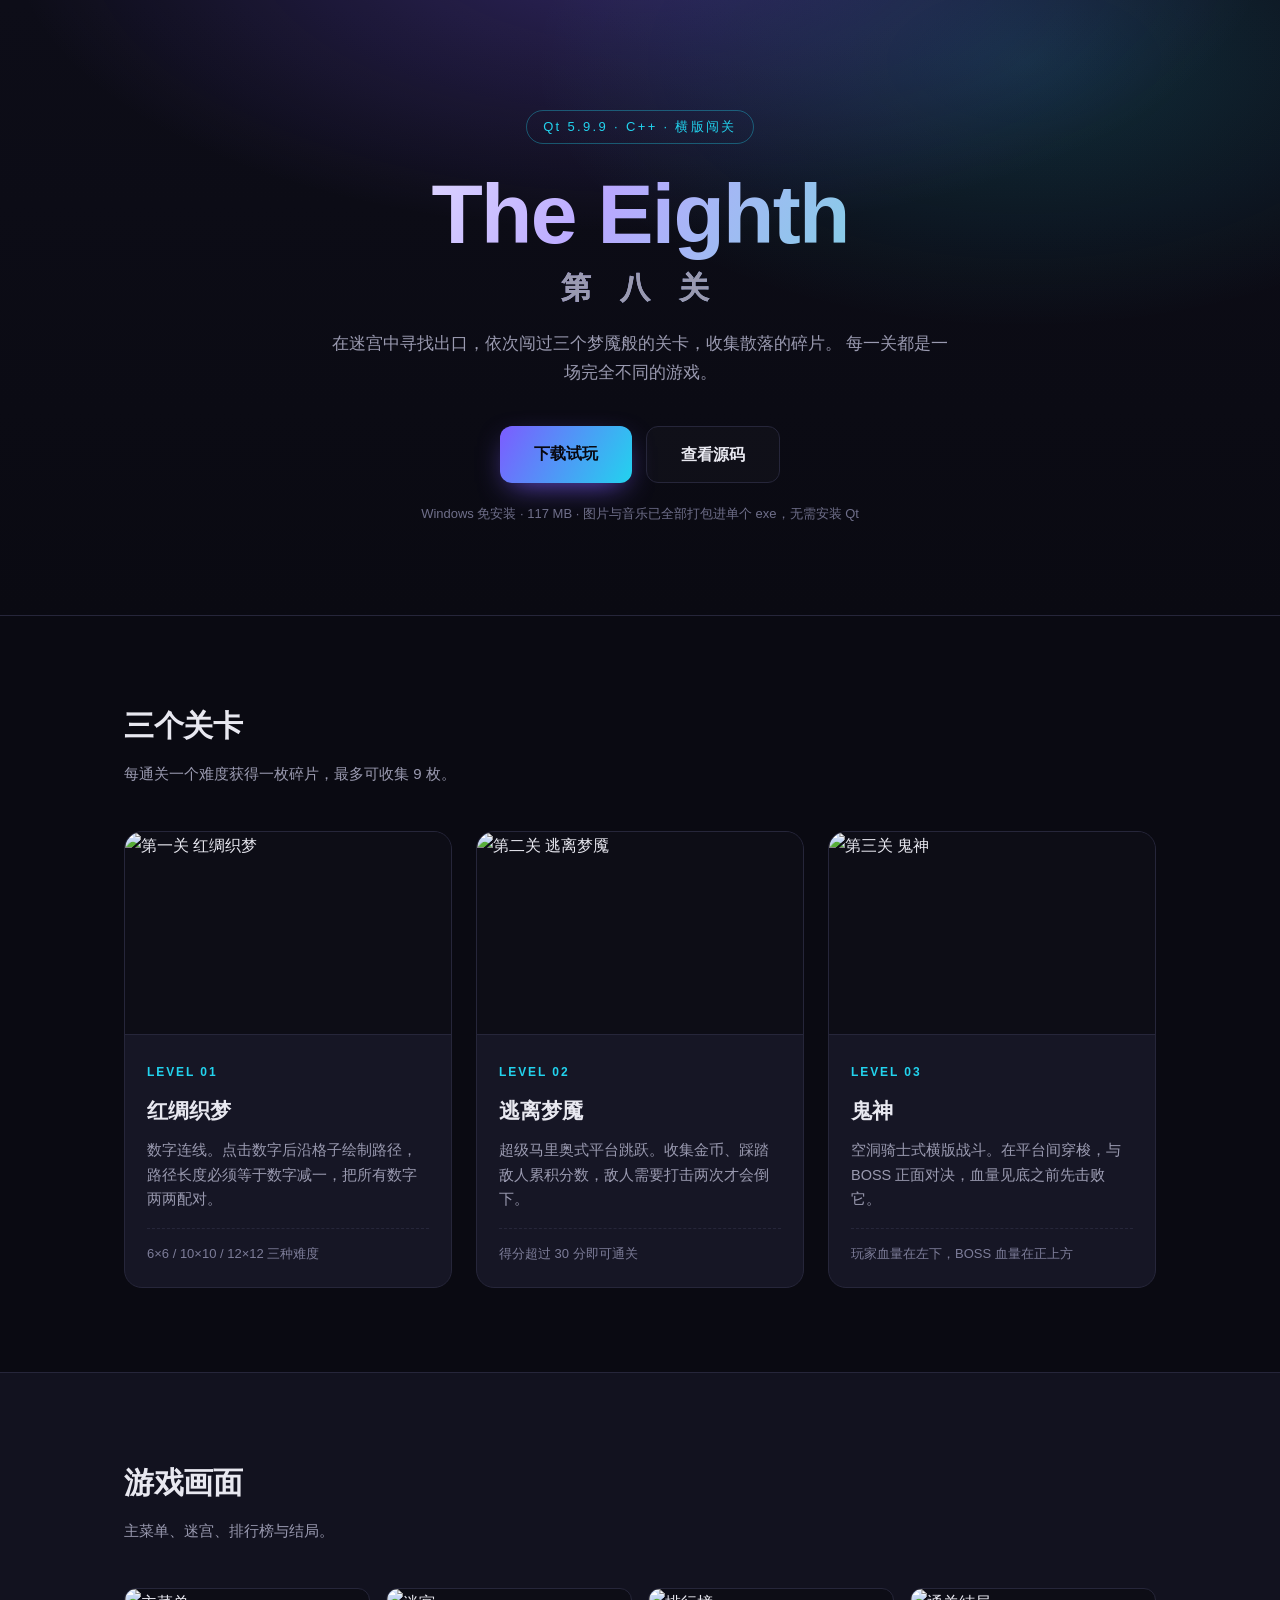
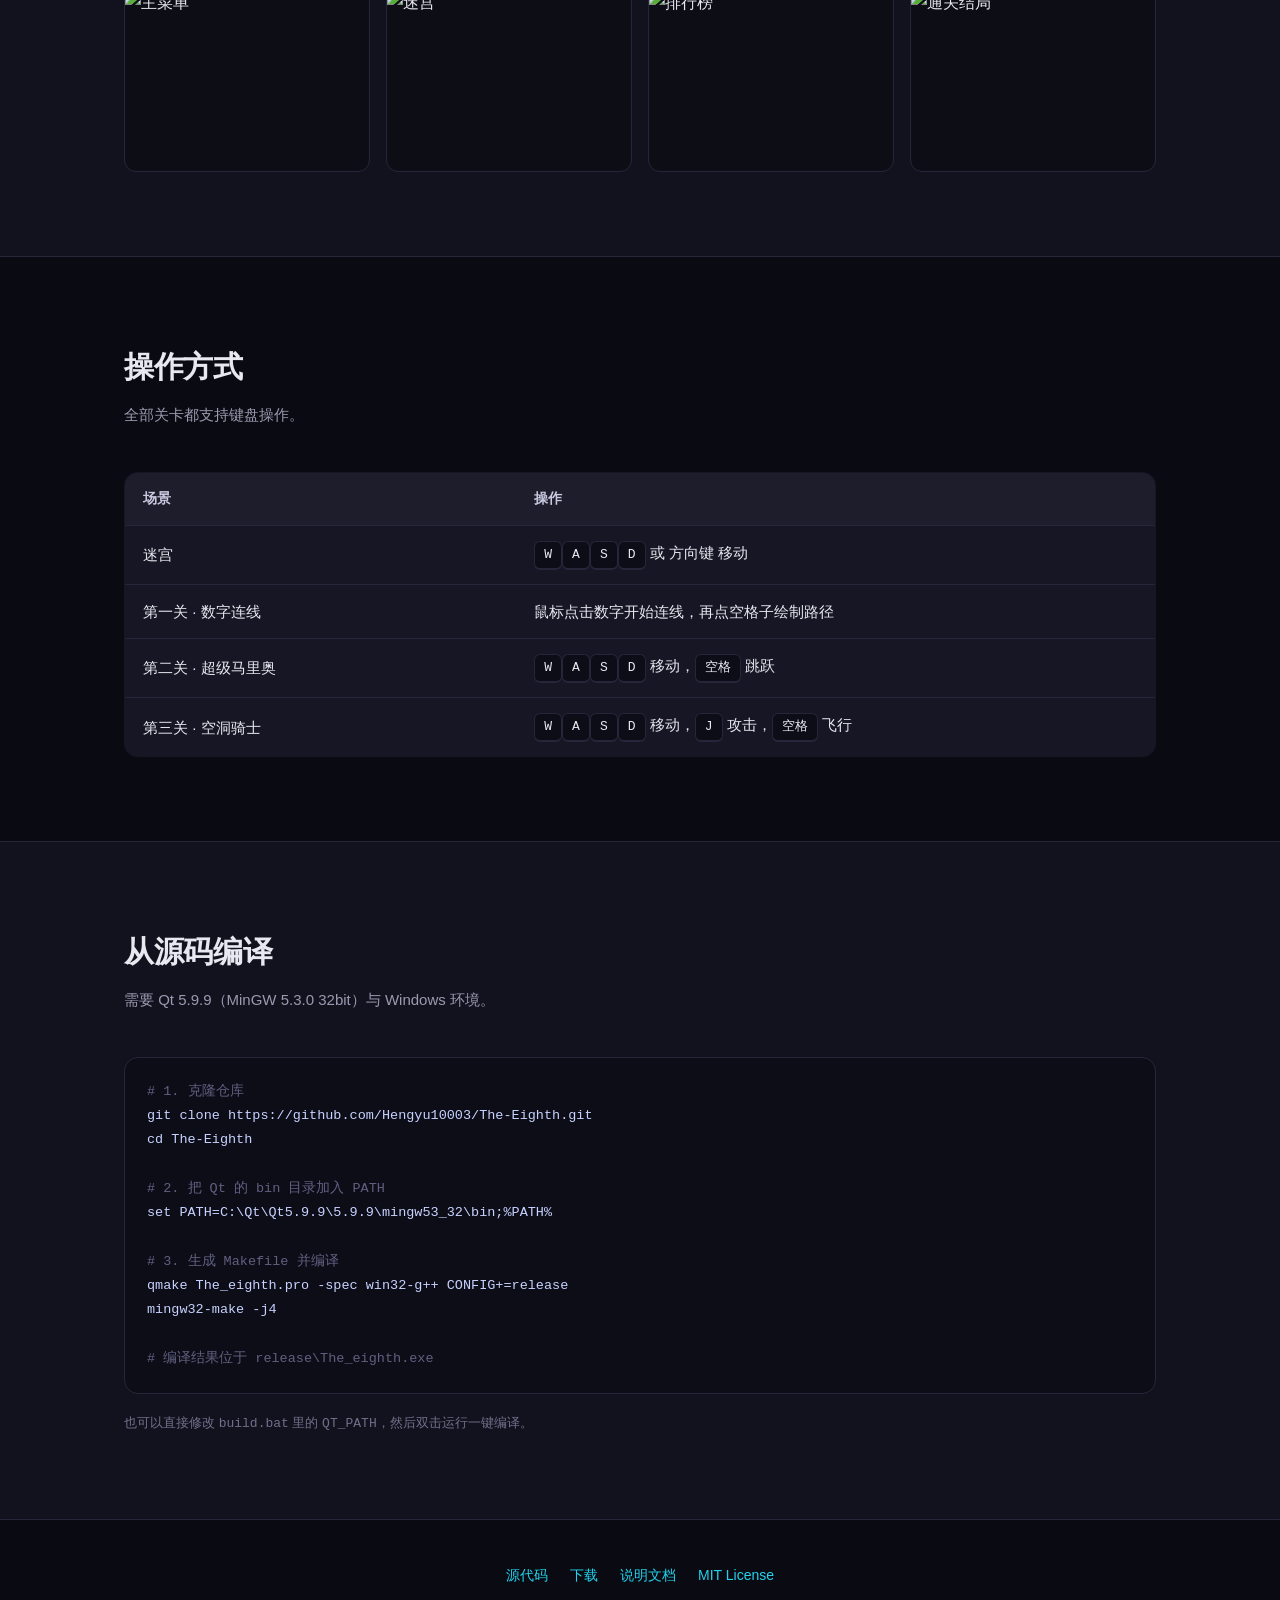
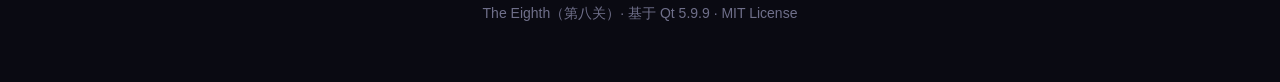
==== index.html @ a00e53e9 "Add project landing page" ====
<!DOCTYPE html>
<html lang="zh-CN">
<head>
<meta charset="UTF-8">
<meta name="viewport" content="width=device-width, initial-scale=1">
<title>The Eighth（第八关）— 基于 Qt 的横版闯关小游戏</title>
<meta name="description" content="The Eighth（第八关）：基于 Qt 5.9.9 开发的横版闯关小游戏，包含数字连线、超级马里奥、空洞骑士三个关卡。">
<style>
  :root{
    --bg:#0a0a12;
    --bg2:#12121f;
    --card:#161625;
    --line:#26263a;
    --txt:#e8e8f0;
    --dim:#9a9ab0;
    --p1:#7c5cff;
    --p2:#22d3ee;
  }
  *{box-sizing:border-box;margin:0;padding:0}
  html{scroll-behavior:smooth}
  body{
    background:var(--bg);
    color:var(--txt);
    font-family:"Microsoft YaHei","PingFang SC","Hiragino Sans GB","Helvetica Neue",Arial,sans-serif;
    line-height:1.7;
    -webkit-font-smoothing:antialiased;
  }
  .wrap{max-width:1080px;margin:0 auto;padding:0 24px}
  a{color:inherit;text-decoration:none}

  /* ---------- Hero ---------- */
  .hero{
    position:relative;
    padding:110px 0 90px;
    text-align:center;
    overflow:hidden;
    background:
      radial-gradient(900px 420px at 50% -10%, rgba(124,92,255,.30), transparent 70%),
      radial-gradient(700px 380px at 80% 10%, rgba(34,211,238,.16), transparent 70%),
      linear-gradient(180deg,#0d0d18 0%, var(--bg) 100%);
    border-bottom:1px solid var(--line);
  }
  .eyebrow{
    display:inline-block;
    font-size:13px;
    letter-spacing:.18em;
    color:var(--p2);
    border:1px solid rgba(34,211,238,.35);
    border-radius:999px;
    padding:5px 16px;
    margin-bottom:26px;
  }
  .hero h1{
    font-size:clamp(44px,8vw,84px);
    line-height:1.05;
    letter-spacing:-.02em;
    font-weight:800;
    background:linear-gradient(120deg,#fff 10%,#b9a8ff 45%,#5eead4 90%);
    -webkit-background-clip:text;
    background-clip:text;
    color:transparent;
  }
  .hero h1 span{
    display:block;
    font-size:.36em;
    font-weight:600;
    letter-spacing:.34em;
    color:var(--dim);
    -webkit-text-fill-color:var(--dim);
    margin-top:14px;
  }
  .lede{
    max-width:620px;
    margin:26px auto 0;
    color:var(--dim);
    font-size:17px;
  }
  .actions{
    display:flex;
    gap:14px;
    justify-content:center;
    flex-wrap:wrap;
    margin-top:38px;
  }
  .btn{
    display:inline-block;
    padding:14px 34px;
    border-radius:12px;
    font-size:16px;
    font-weight:700;
    transition:transform .18s ease, box-shadow .18s ease, background .18s ease;
  }
  .btn:hover{transform:translateY(-2px)}
  .btn.primary{
    background:linear-gradient(120deg,var(--p1),var(--p2));
    color:#08080f;
    box-shadow:0 10px 30px -10px rgba(124,92,255,.85);
  }
  .btn.primary:hover{box-shadow:0 16px 40px -10px rgba(34,211,238,.85)}
  .btn.ghost{
    border:1px solid var(--line);
    color:var(--txt);
    background:rgba(255,255,255,.02);
  }
  .btn.ghost:hover{border-color:#4b4b6b;background:rgba(255,255,255,.05)}
  .hint{margin-top:20px;font-size:13px;color:#6f6f8a}

  /* ---------- Sections ---------- */
  section{padding:84px 0}
  .s-title{
    font-size:30px;
    font-weight:800;
    letter-spacing:-.01em;
    margin-bottom:10px;
  }
  .s-sub{color:var(--dim);margin-bottom:44px;font-size:15px}

  /* ---------- Level cards ---------- */
  .grid3{
    display:grid;
    grid-template-columns:repeat(auto-fit,minmax(290px,1fr));
    gap:24px;
  }
  .card{
    background:var(--card);
    border:1px solid var(--line);
    border-radius:18px;
    overflow:hidden;
    transition:transform .22s ease, border-color .22s ease;
  }
  .card:hover{transform:translateY(-5px);border-color:#3d3d5c}
  .card .shot{
    width:100%;
    aspect-ratio:16/10;
    object-fit:cover;
    display:block;
    background:#0d0d16;
    border-bottom:1px solid var(--line);
  }
  .card .body{padding:22px}
  .card .no{
    font-size:12px;
    letter-spacing:.16em;
    color:var(--p2);
    font-weight:700;
  }
  .card h3{font-size:21px;margin:8px 0 10px;font-weight:700}
  .card p{color:var(--dim);font-size:14.5px}
  .card .meta{
    margin-top:16px;
    padding-top:14px;
    border-top:1px dashed var(--line);
    font-size:13px;
    color:#7d7d99;
  }

  /* ---------- Gallery ---------- */
  .grid4{
    display:grid;
    grid-template-columns:repeat(auto-fit,minmax(230px,1fr));
    gap:16px;
  }
  .grid4 img{
    width:100%;
    aspect-ratio:4/3;
    object-fit:cover;
    border-radius:12px;
    border:1px solid var(--line);
    display:block;
    background:#0d0d16;
  }

  /* ---------- Table ---------- */
  table{
    width:100%;
    border-collapse:collapse;
    font-size:15px;
    background:var(--card);
    border:1px solid var(--line);
    border-radius:14px;
    overflow:hidden;
  }
  th,td{padding:14px 18px;text-align:left;border-bottom:1px solid var(--line)}
  th{background:rgba(255,255,255,.03);font-weight:700;color:#c9c9e0;font-size:14px}
  tr:last-child td{border-bottom:none}
  kbd{
    display:inline-block;
    background:#0d0d18;
    border:1px solid var(--line);
    border-bottom-width:2px;
    border-radius:6px;
    padding:2px 9px;
    font-family:Consolas,Monaco,monospace;
    font-size:13px;
  }

  /* ---------- Code ---------- */
  pre{
    background:#0d0d18;
    border:1px solid var(--line);
    border-radius:14px;
    padding:22px;
    overflow-x:auto;
    font-family:Consolas,Monaco,"Courier New",monospace;
    font-size:13.5px;
    line-height:1.8;
    color:#c7d2fe;
  }
  pre .c{color:#5f6080}

  /* ---------- Footer ---------- */
  footer{
    border-top:1px solid var(--line);
    padding:44px 0 60px;
    text-align:center;
    color:#6f6f8a;
    font-size:14px;
  }
  footer a{color:var(--p2)}
  footer a:hover{text-decoration:underline}
  footer .links{margin-bottom:14px;display:flex;gap:22px;justify-content:center;flex-wrap:wrap}

  @media (max-width:560px){
    .hero{padding:80px 0 64px}
    section{padding:60px 0}
  }
</style>
</head>
<body>

<header class="hero">
  <div class="wrap">
    <span class="eyebrow">Qt 5.9.9 · C++ · 横版闯关</span>
    <h1>The Eighth<span>第 八 关</span></h1>
    <p class="lede">
      在迷宫中寻找出口，依次闯过三个梦魇般的关卡，收集散落的碎片。
      每一关都是一场完全不同的游戏。
    </p>
    <div class="actions">
      <a class="btn primary" href="https://github.com/Hengyu10003/The-Eighth/releases/download/v1.0/The_eighth.exe">下载试玩</a>
      <a class="btn ghost" href="https://github.com/Hengyu10003/The-Eighth">查看源码</a>
    </div>
    <p class="hint">Windows 免安装 · 117 MB · 图片与音乐已全部打包进单个 exe，无需安装 Qt</p>
  </div>
</header>

<section>
  <div class="wrap">
    <h2 class="s-title">三个关卡</h2>
    <p class="s-sub">每通关一个难度获得一枚碎片，最多可收集 9 枚。</p>
    <div class="grid3">

      <div class="card">
        <img class="shot" src="https://raw.githubusercontent.com/Hengyu10003/The-Eighth/main/images/level1_intro_img.png" alt="第一关 红绸织梦" loading="lazy">
        <div class="body">
          <span class="no">LEVEL 01</span>
          <h3>红绸织梦</h3>
          <p>数字连线。点击数字后沿格子绘制路径，路径长度必须等于数字减一，把所有数字两两配对。</p>
          <div class="meta">6×6 / 10×10 / 12×12 三种难度</div>
        </div>
      </div>

      <div class="card">
        <img class="shot" src="https://raw.githubusercontent.com/Hengyu10003/The-Eighth/main/images/level2_intro_img.png" alt="第二关 逃离梦魇" loading="lazy">
        <div class="body">
          <span class="no">LEVEL 02</span>
          <h3>逃离梦魇</h3>
          <p>超级马里奥式平台跳跃。收集金币、踩踏敌人累积分数，敌人需要打击两次才会倒下。</p>
          <div class="meta">得分超过 30 分即可通关</div>
        </div>
      </div>

      <div class="card">
        <img class="shot" src="https://raw.githubusercontent.com/Hengyu10003/The-Eighth/main/images/level3_intro_img.jpg" alt="第三关 鬼神" loading="lazy">
        <div class="body">
          <span class="no">LEVEL 03</span>
          <h3>鬼神</h3>
          <p>空洞骑士式横版战斗。在平台间穿梭，与 BOSS 正面对决，血量见底之前先击败它。</p>
          <div class="meta">玩家血量在左下，BOSS 血量在正上方</div>
        </div>
      </div>

    </div>
  </div>
</section>

<section style="background:var(--bg2);border-top:1px solid var(--line);border-bottom:1px solid var(--line)">
  <div class="wrap">
    <h2 class="s-title">游戏画面</h2>
    <p class="s-sub">主菜单、迷宫、排行榜与结局。</p>
    <div class="grid4">
      <img src="https://raw.githubusercontent.com/Hengyu10003/The-Eighth/main/images/main_window.png" alt="主菜单" loading="lazy">
      <img src="https://raw.githubusercontent.com/Hengyu10003/The-Eighth/main/images/migong.png" alt="迷宫" loading="lazy">
      <img src="https://raw.githubusercontent.com/Hengyu10003/The-Eighth/main/images/paihangbang.png" alt="排行榜" loading="lazy">
      <img src="https://raw.githubusercontent.com/Hengyu10003/The-Eighth/main/images/final.png" alt="通关结局" loading="lazy">
    </div>
  </div>
</section>

<section>
  <div class="wrap">
    <h2 class="s-title">操作方式</h2>
    <p class="s-sub">全部关卡都支持键盘操作。</p>
    <table>
      <thead>
        <tr><th style="width:38%">场景</th><th>操作</th></tr>
      </thead>
      <tbody>
        <tr><td>迷宫</td><td><kbd>W</kbd><kbd>A</kbd><kbd>S</kbd><kbd>D</kbd> 或 方向键 移动</td></tr>
        <tr><td>第一关 · 数字连线</td><td>鼠标点击数字开始连线，再点空格子绘制路径</td></tr>
        <tr><td>第二关 · 超级马里奥</td><td><kbd>W</kbd><kbd>A</kbd><kbd>S</kbd><kbd>D</kbd> 移动，<kbd>空格</kbd> 跳跃</td></tr>
        <tr><td>第三关 · 空洞骑士</td><td><kbd>W</kbd><kbd>A</kbd><kbd>S</kbd><kbd>D</kbd> 移动，<kbd>J</kbd> 攻击，<kbd>空格</kbd> 飞行</td></tr>
      </tbody>
    </table>
  </div>
</section>

<section style="background:var(--bg2);border-top:1px solid var(--line)">
  <div class="wrap">
    <h2 class="s-title">从源码编译</h2>
    <p class="s-sub">需要 Qt 5.9.9（MinGW 5.3.0 32bit）与 Windows 环境。</p>
    <pre><span class="c"># 1. 克隆仓库</span>
git clone https://github.com/Hengyu10003/The-Eighth.git
cd The-Eighth

<span class="c"># 2. 把 Qt 的 bin 目录加入 PATH</span>
set PATH=C:\Qt\Qt5.9.9\5.9.9\mingw53_32\bin;%PATH%

<span class="c"># 3. 生成 Makefile 并编译</span>
qmake The_eighth.pro -spec win32-g++ CONFIG+=release
mingw32-make -j4

<span class="c"># 编译结果位于 release\The_eighth.exe</span></pre>
    <p class="hint" style="margin-top:18px">
      也可以直接修改 <code>build.bat</code> 里的 <code>QT_PATH</code>，然后双击运行一键编译。
    </p>
  </div>
</section>

<footer>
  <div class="wrap">
    <div class="links">
      <a href="https://github.com/Hengyu10003/The-Eighth">源代码</a>
      <a href="https://github.com/Hengyu10003/The-Eighth/releases">下载</a>
      <a href="https://github.com/Hengyu10003/The-Eighth/blob/main/README.md">说明文档</a>
      <a href="https://github.com/Hengyu10003/The-Eighth/blob/main/LICENSE">MIT License</a>
    </div>
    <p>The Eighth（第八关）· 基于 Qt 5.9.9 · MIT License</p>
  </div>
</footer>

</body>
</html>
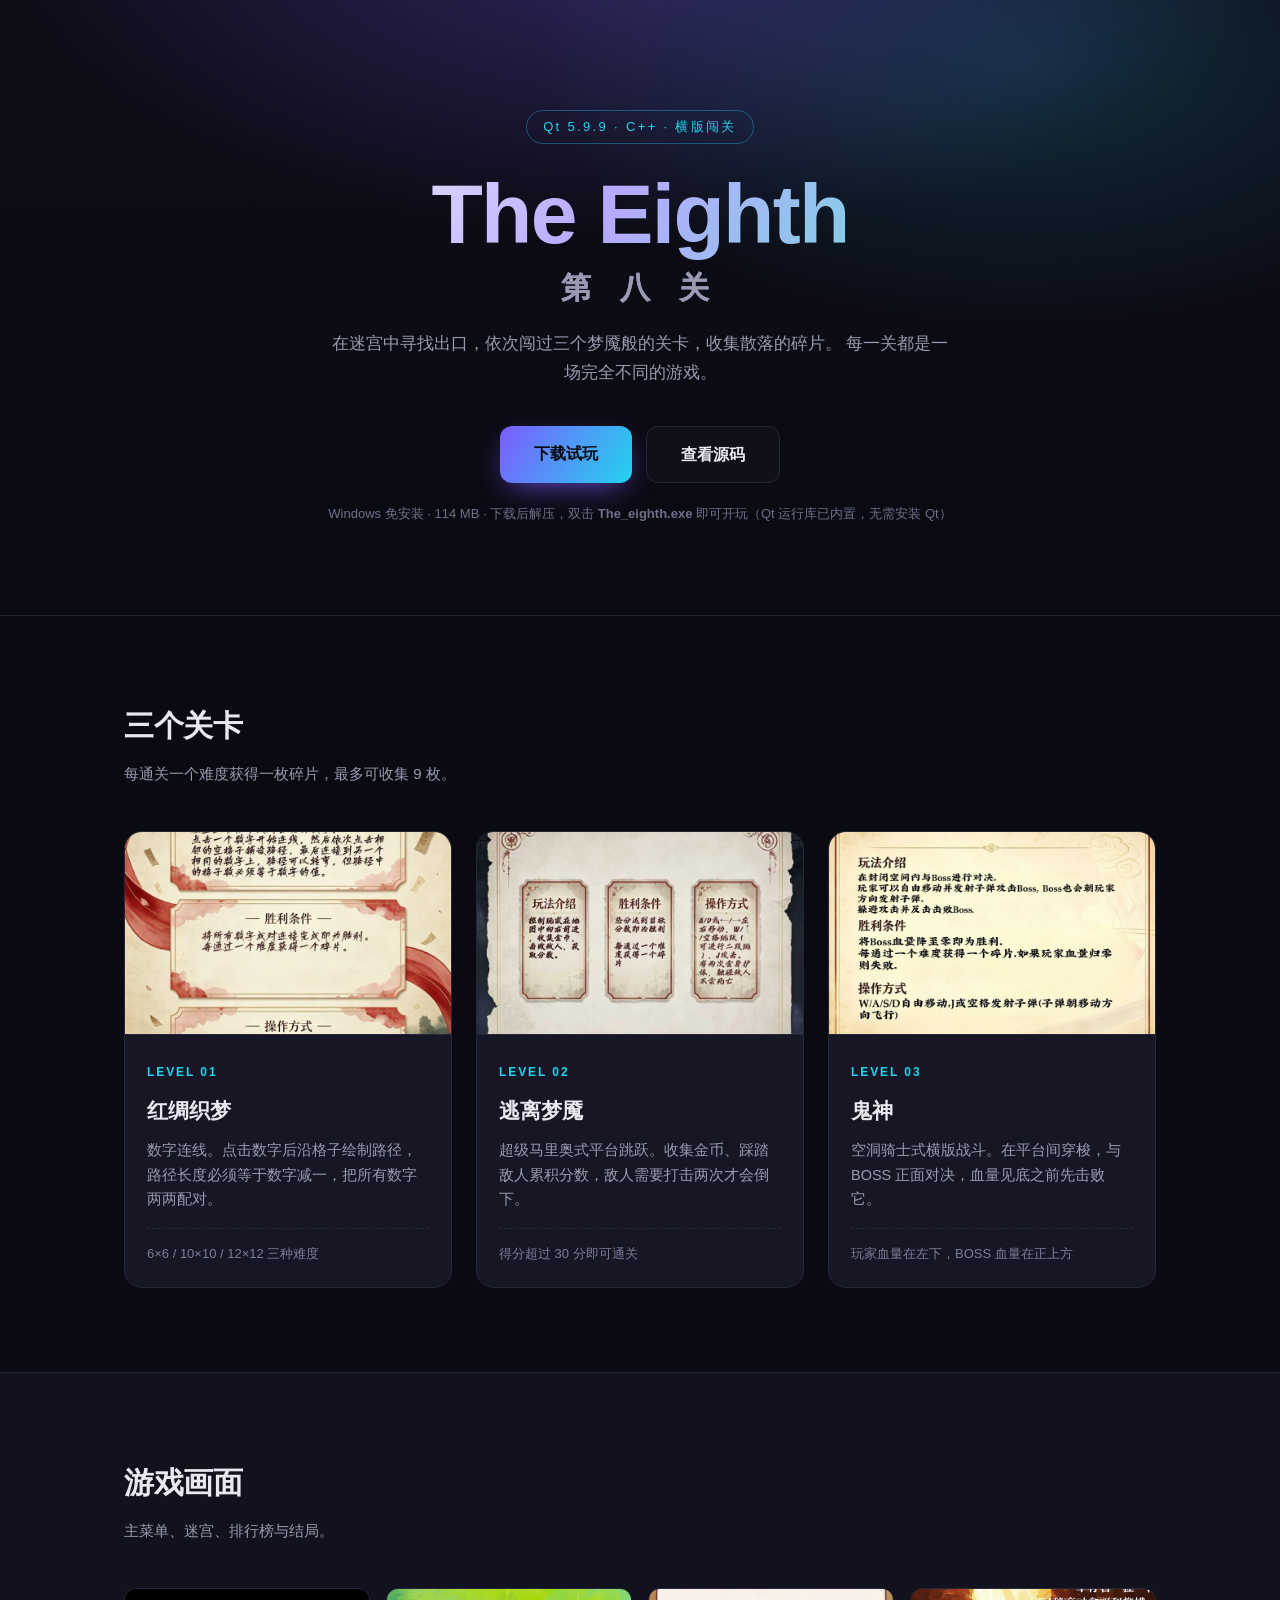
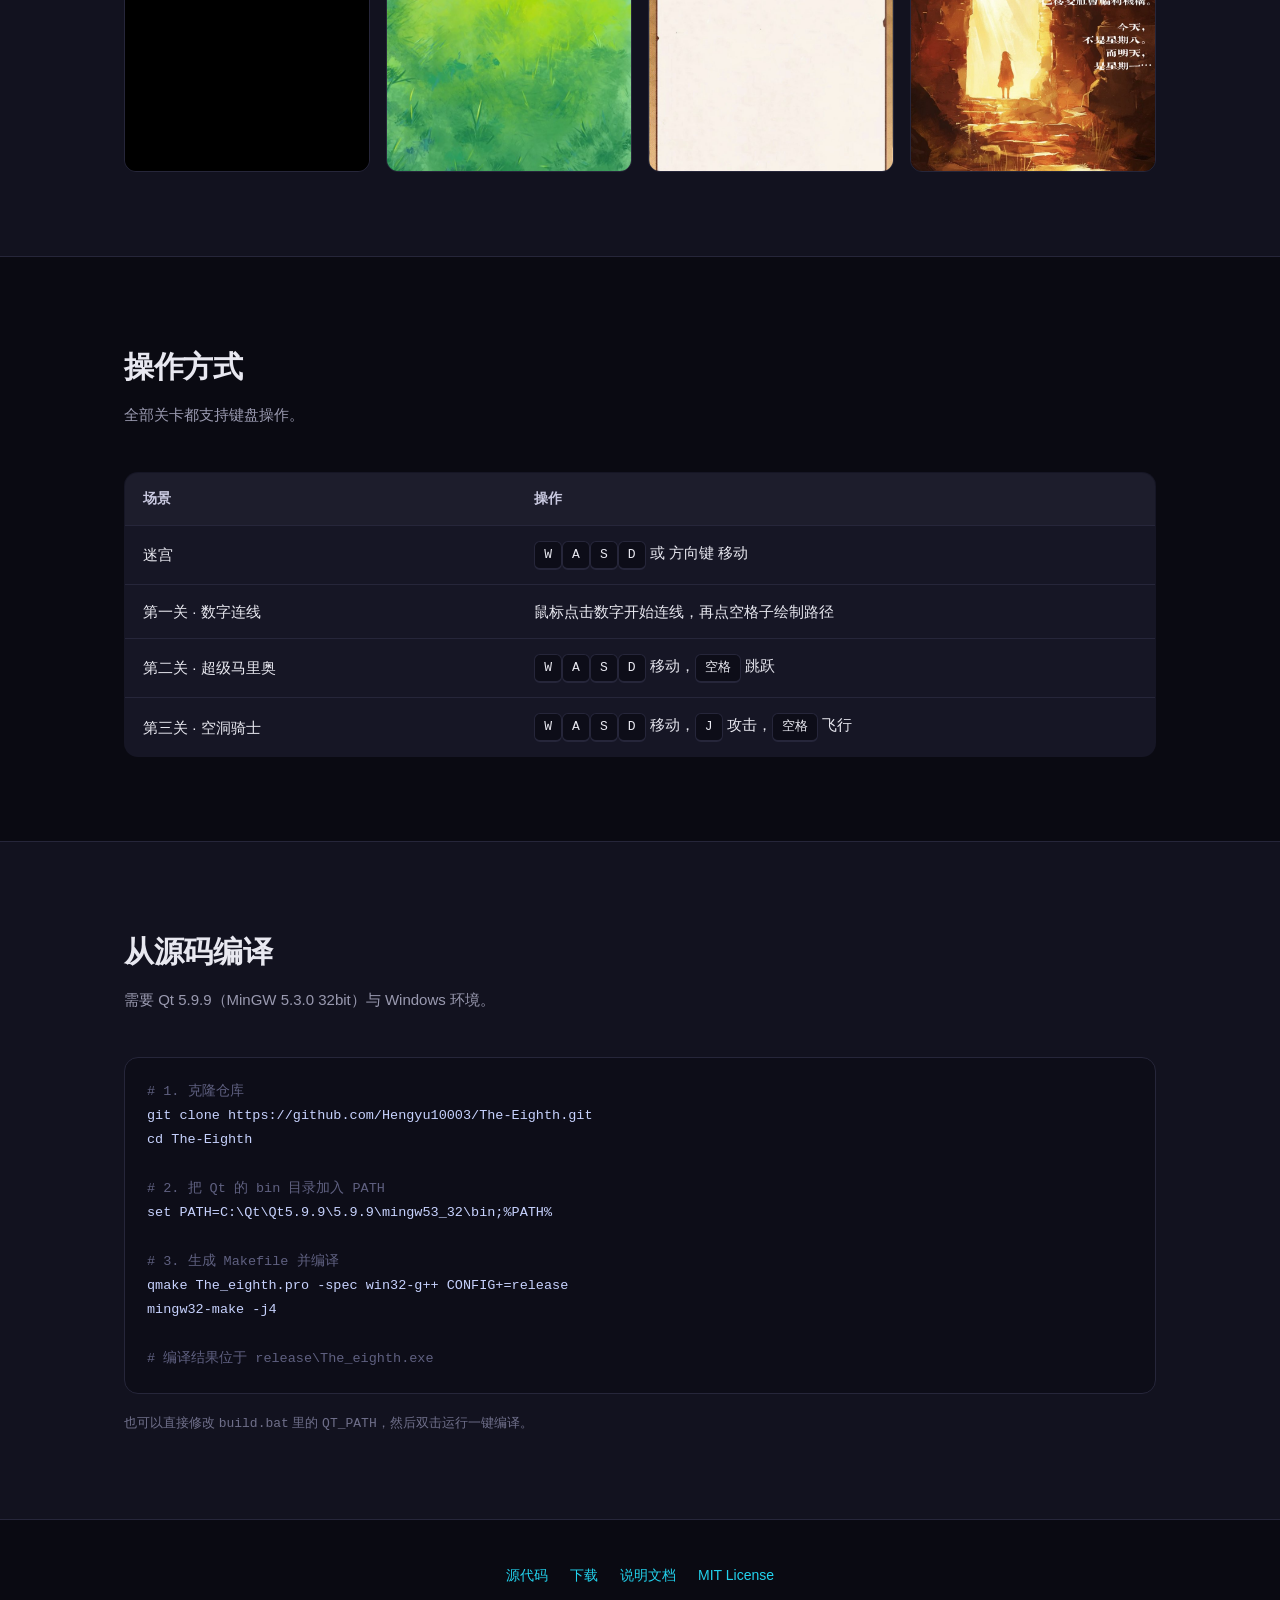
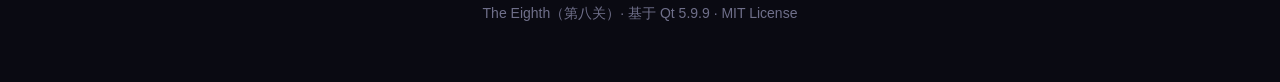
==== commit 4d36242e: "landing: point download button to portable zip" ====
--- a/index.html
+++ b/index.html
@@ -237,10 +237,10 @@
       每一关都是一场完全不同的游戏。
     </p>
     <div class="actions">
-      <a class="btn primary" href="https://github.com/Hengyu10003/The-Eighth/releases/download/v1.0/The_eighth.exe">下载试玩</a>
+      <a class="btn primary" href="https://github.com/Hengyu10003/The-Eighth/releases/download/v1.0/The_eighth_portable.zip">下载试玩</a>
       <a class="btn ghost" href="https://github.com/Hengyu10003/The-Eighth">查看源码</a>
     </div>
-    <p class="hint">Windows 免安装 · 117 MB · 图片与音乐已全部打包进单个 exe，无需安装 Qt</p>
+    <p class="hint">Windows 免安装 · 114 MB · 下载后解压，双击 <b>The_eighth.exe</b> 即可开玩（Qt 运行库已内置，无需安装 Qt）</p>
   </div>
 </header>
 
@@ -251,7 +251,7 @@
     <div class="grid3">
 
       <div class="card">
-        <img class="shot" src="https://raw.githubusercontent.com/Hengyu10003/The-Eighth/main/images/level1_intro_img.png" alt="第一关 红绸织梦" loading="lazy">
+        <img class="shot" src="images/level1.jpg" alt="第一关 红绸织梦" loading="lazy">
         <div class="body">
           <span class="no">LEVEL 01</span>
           <h3>红绸织梦</h3>
@@ -261,7 +261,7 @@
       </div>
 
       <div class="card">
-        <img class="shot" src="https://raw.githubusercontent.com/Hengyu10003/The-Eighth/main/images/level2_intro_img.png" alt="第二关 逃离梦魇" loading="lazy">
+        <img class="shot" src="images/level2.jpg" alt="第二关 逃离梦魇" loading="lazy">
         <div class="body">
           <span class="no">LEVEL 02</span>
           <h3>逃离梦魇</h3>
@@ -271,7 +271,7 @@
       </div>
 
       <div class="card">
-        <img class="shot" src="https://raw.githubusercontent.com/Hengyu10003/The-Eighth/main/images/level3_intro_img.jpg" alt="第三关 鬼神" loading="lazy">
+        <img class="shot" src="images/level3.jpg" alt="第三关 鬼神" loading="lazy">
         <div class="body">
           <span class="no">LEVEL 03</span>
           <h3>鬼神</h3>
@@ -289,10 +289,10 @@
     <h2 class="s-title">游戏画面</h2>
     <p class="s-sub">主菜单、迷宫、排行榜与结局。</p>
     <div class="grid4">
-      <img src="https://raw.githubusercontent.com/Hengyu10003/The-Eighth/main/images/main_window.png" alt="主菜单" loading="lazy">
-      <img src="https://raw.githubusercontent.com/Hengyu10003/The-Eighth/main/images/migong.png" alt="迷宫" loading="lazy">
-      <img src="https://raw.githubusercontent.com/Hengyu10003/The-Eighth/main/images/paihangbang.png" alt="排行榜" loading="lazy">
-      <img src="https://raw.githubusercontent.com/Hengyu10003/The-Eighth/main/images/final.png" alt="通关结局" loading="lazy">
+      <img src="images/main.jpg" alt="主菜单" loading="lazy">
+      <img src="images/maze.jpg" alt="迷宫" loading="lazy">
+      <img src="images/rank.jpg" alt="排行榜" loading="lazy">
+      <img src="images/final.jpg" alt="通关结局" loading="lazy">
     </div>
   </div>
 </section>
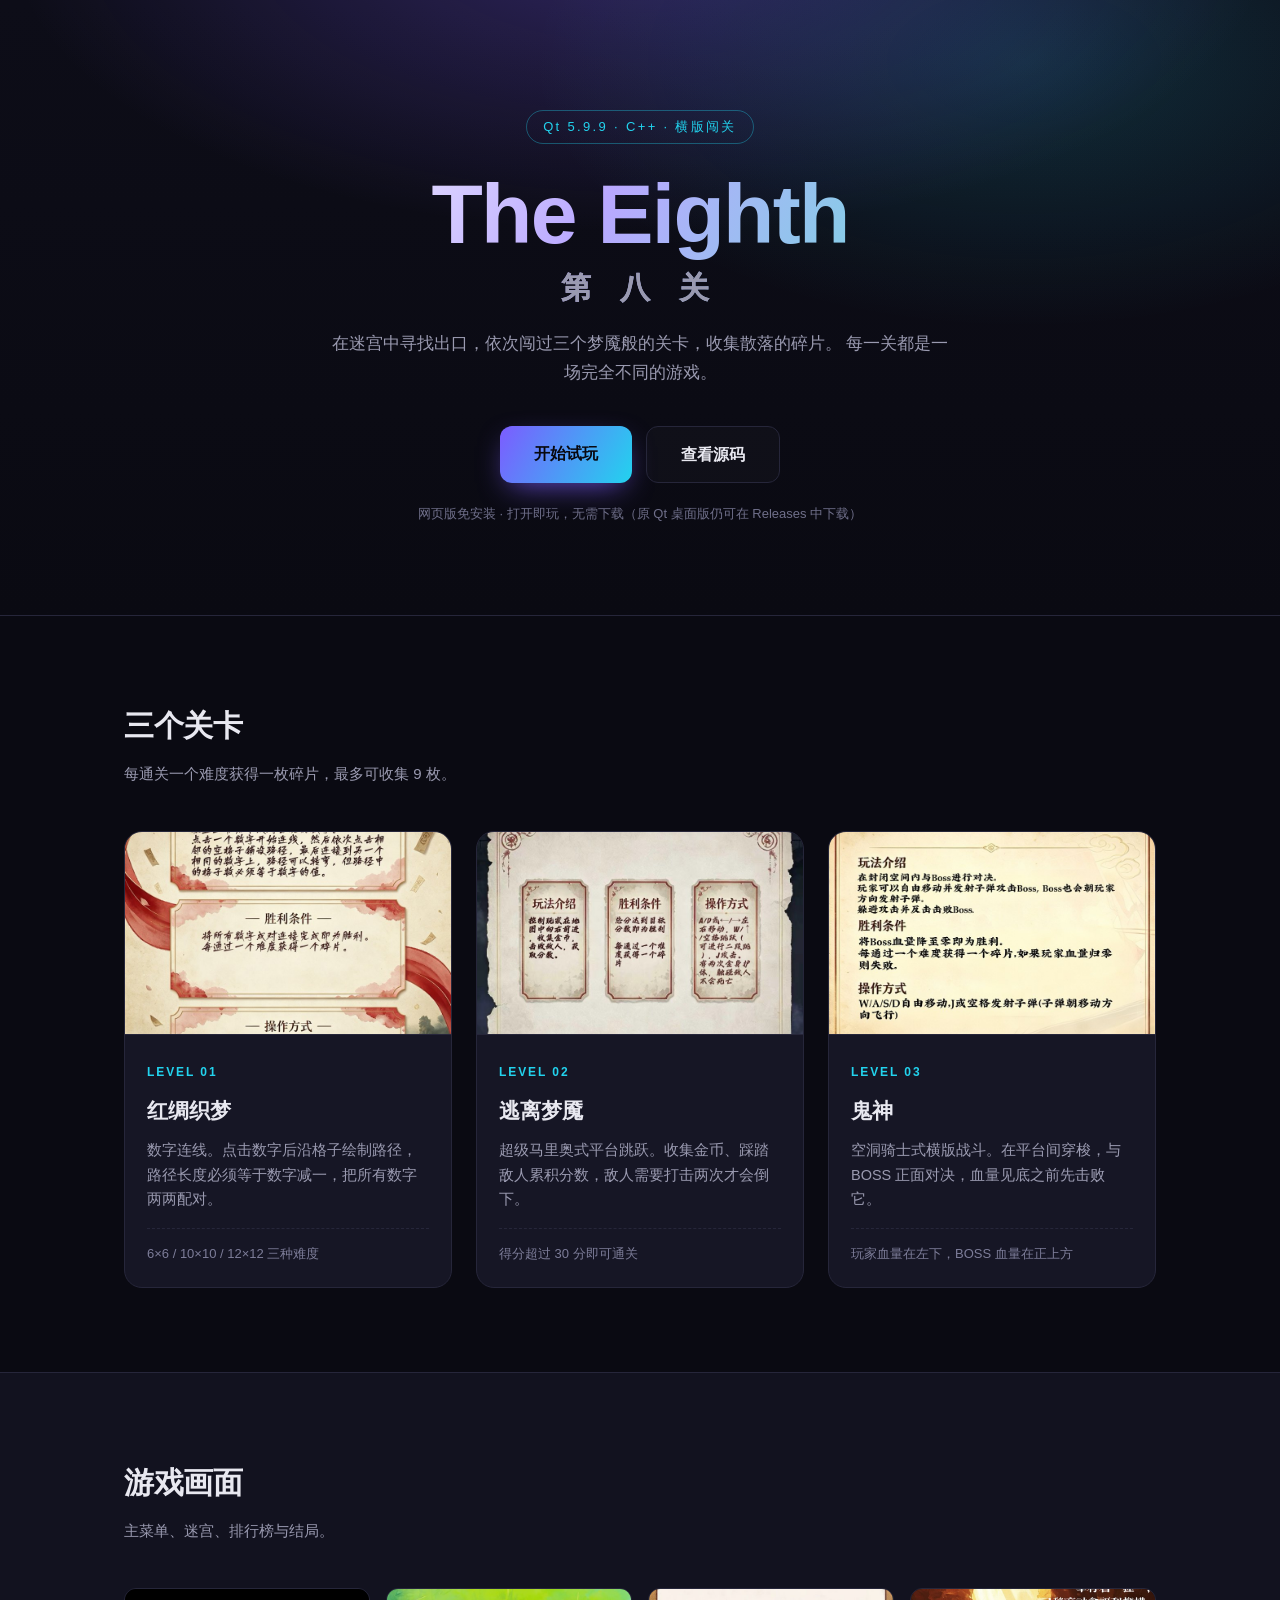
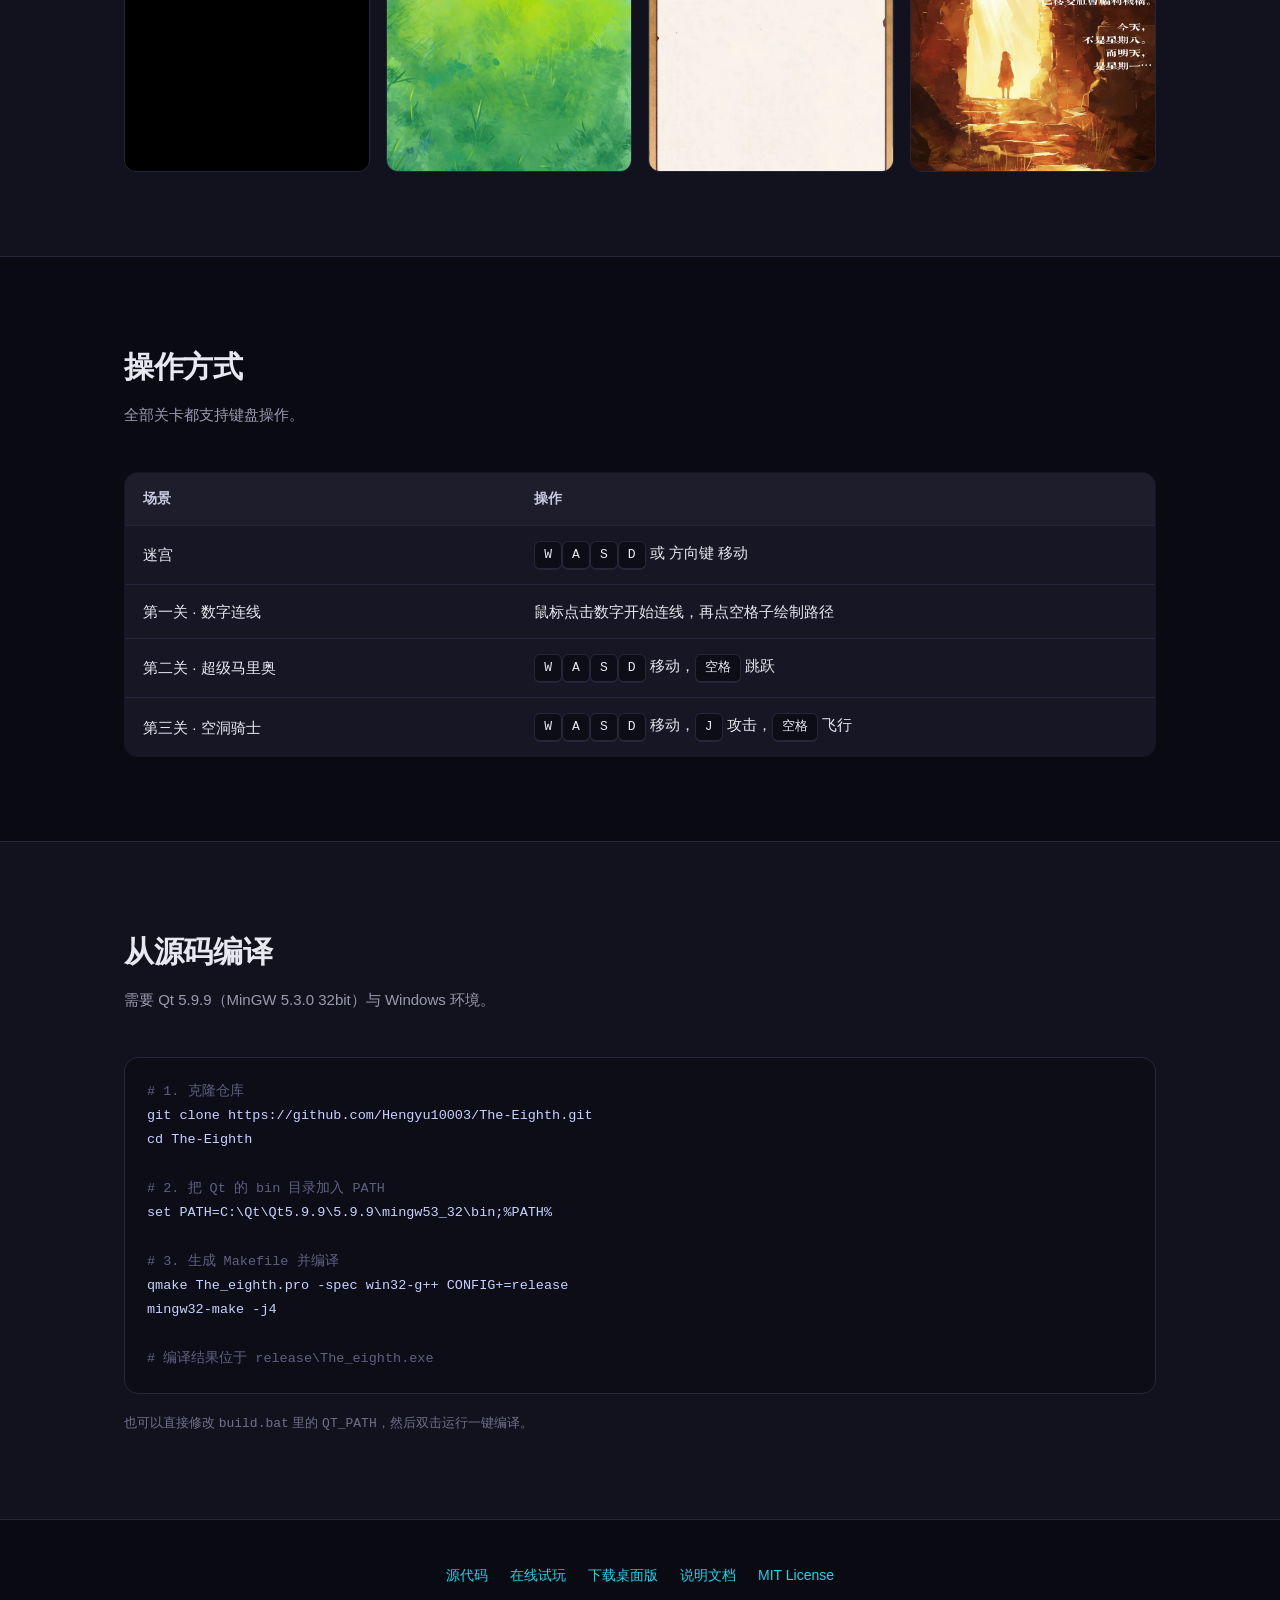
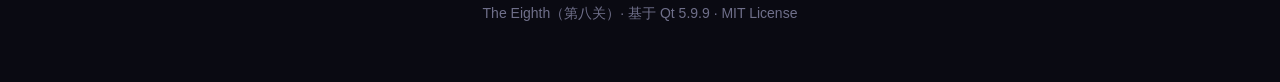
==== commit 30b45d89: "feat: 新增纯网页版游戏（Canvas 移植，免安装直接试玩）" ====
--- a/index.html
+++ b/index.html
@@ -237,10 +237,10 @@
       每一关都是一场完全不同的游戏。
     </p>
     <div class="actions">
-      <a class="btn primary" href="https://github.com/Hengyu10003/The-Eighth/releases/download/v1.0/The_eighth_portable.zip">下载试玩</a>
+      <a class="btn primary" href="game/index.html">开始试玩</a>
       <a class="btn ghost" href="https://github.com/Hengyu10003/The-Eighth">查看源码</a>
     </div>
-    <p class="hint">Windows 免安装 · 114 MB · 下载后解压，双击 <b>The_eighth.exe</b> 即可开玩（Qt 运行库已内置，无需安装 Qt）</p>
+    <p class="hint">网页版免安装 · 打开即玩，无需下载（原 Qt 桌面版仍可在 Releases 中下载）</p>
   </div>
 </header>
 
@@ -341,7 +341,8 @@
   <div class="wrap">
     <div class="links">
       <a href="https://github.com/Hengyu10003/The-Eighth">源代码</a>
-      <a href="https://github.com/Hengyu10003/The-Eighth/releases">下载</a>
+      <a href="game/index.html">在线试玩</a>
+      <a href="https://github.com/Hengyu10003/The-Eighth/releases">下载桌面版</a>
       <a href="https://github.com/Hengyu10003/The-Eighth/blob/main/README.md">说明文档</a>
       <a href="https://github.com/Hengyu10003/The-Eighth/blob/main/LICENSE">MIT License</a>
     </div>
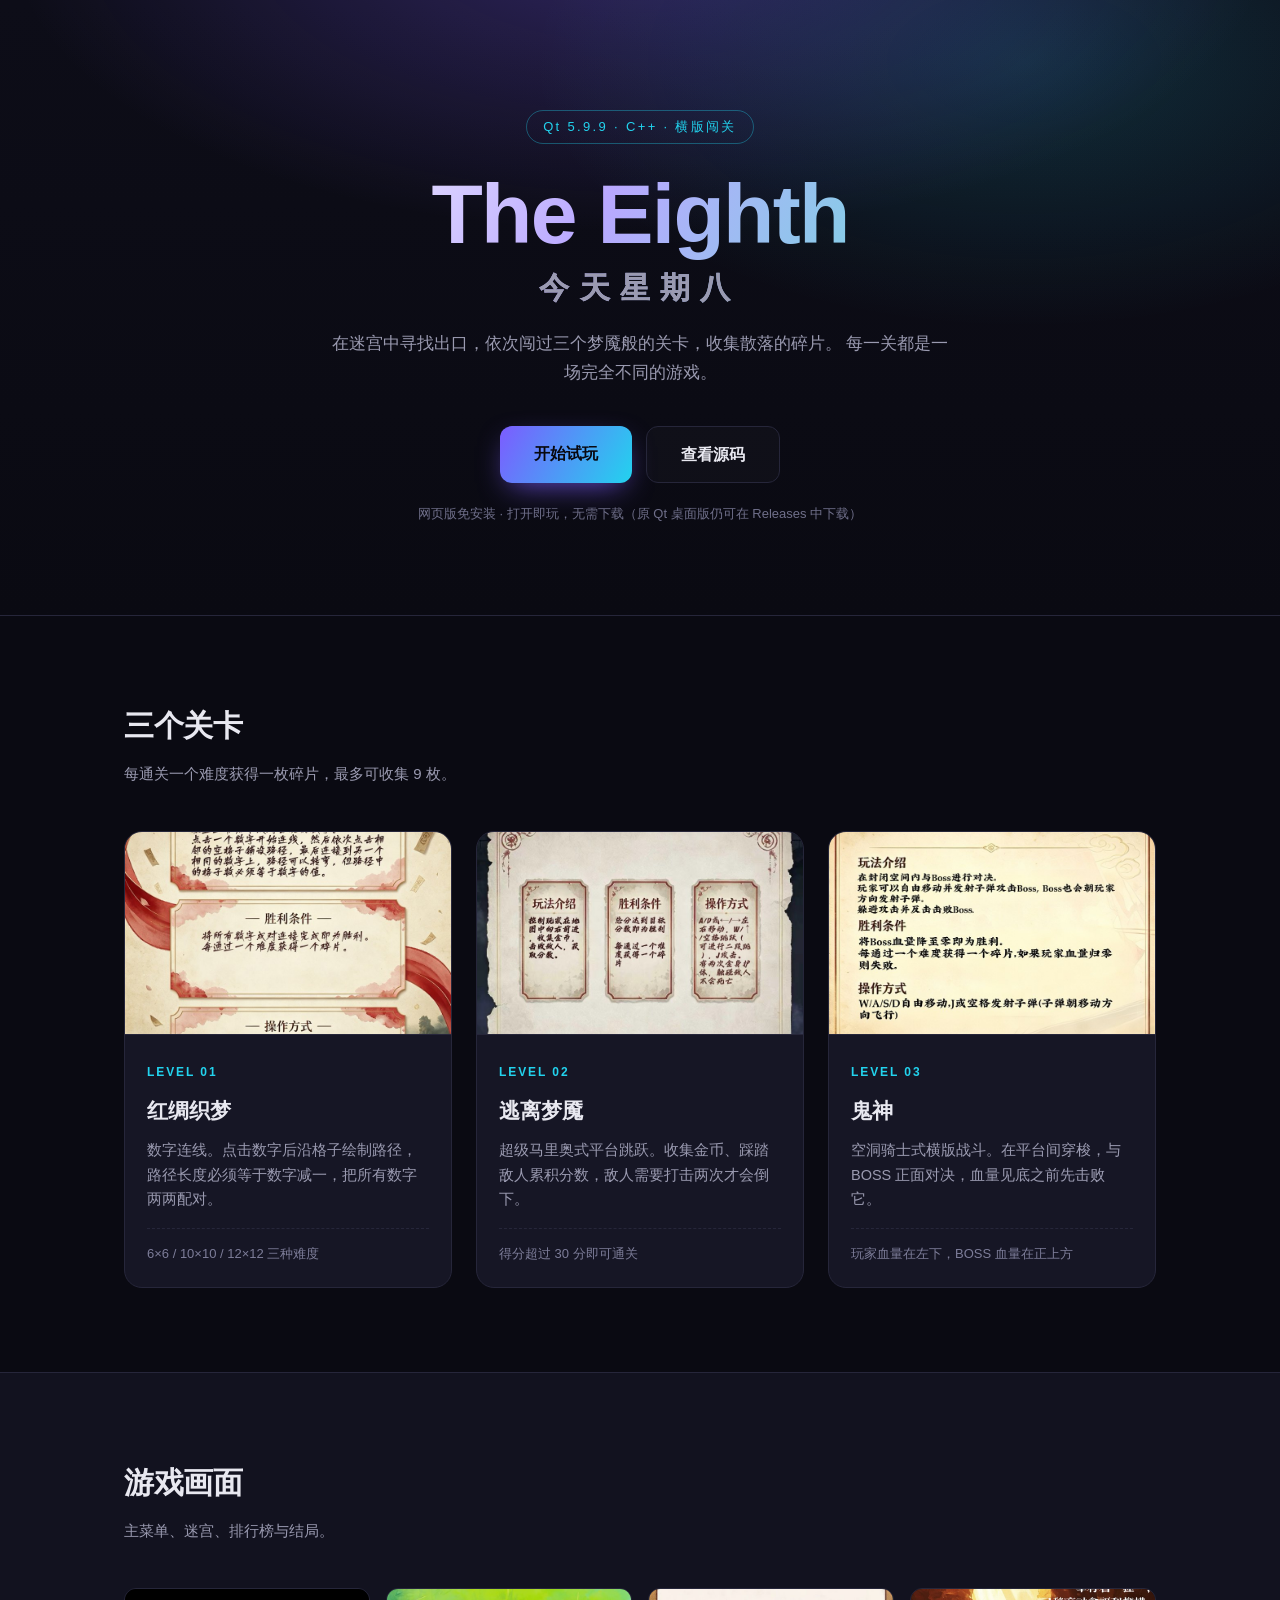
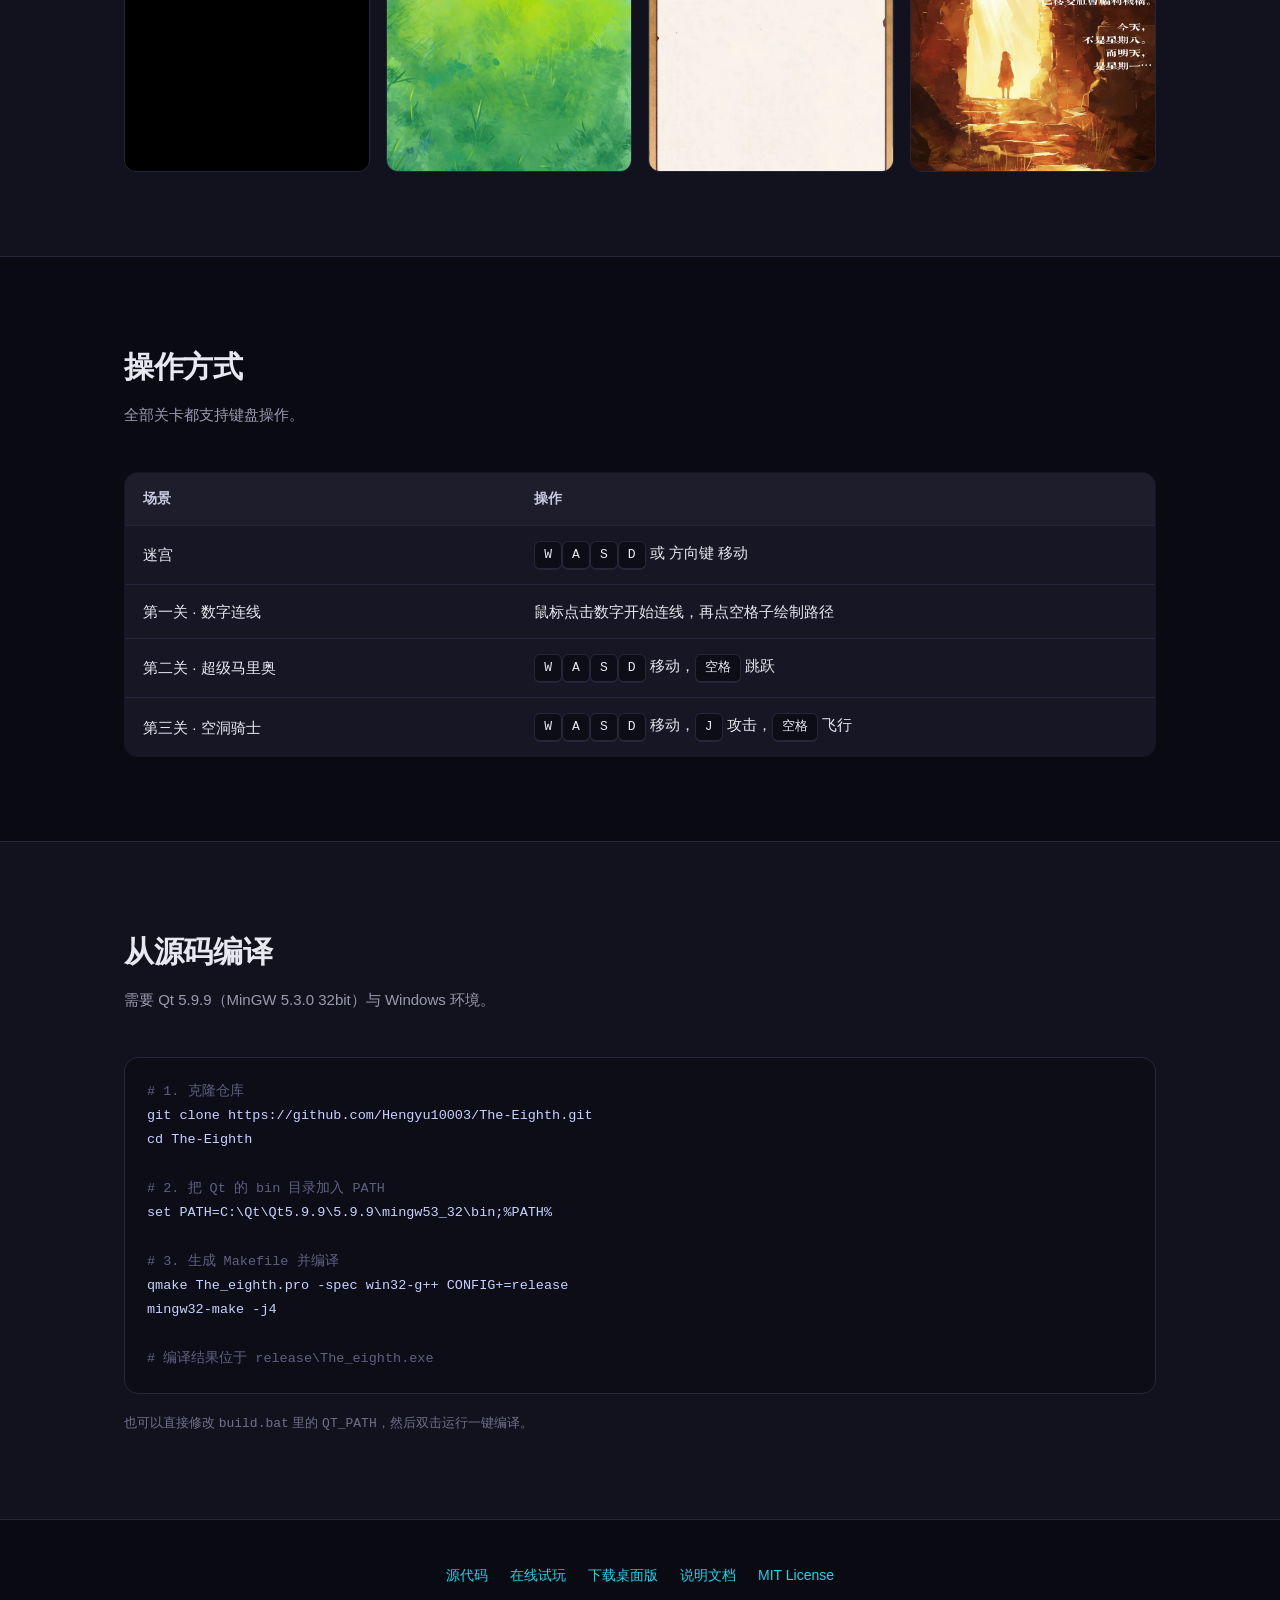
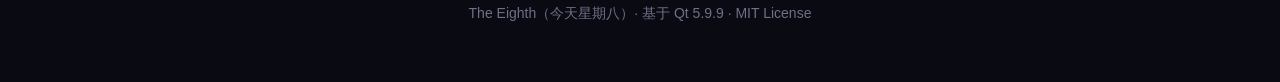
==== commit e63da736: "fix: 修复主菜单背景缺图导致的周期性黑屏；中文名改为「今天星期八」" ====
--- a/index.html
+++ b/index.html
@@ -3,8 +3,8 @@
 <head>
 <meta charset="UTF-8">
 <meta name="viewport" content="width=device-width, initial-scale=1">
-<title>The Eighth（第八关）— 基于 Qt 的横版闯关小游戏</title>
-<meta name="description" content="The Eighth（第八关）：基于 Qt 5.9.9 开发的横版闯关小游戏，包含数字连线、超级马里奥、空洞骑士三个关卡。">
+<title>The Eighth（今天星期八）— 基于 Qt 的横版闯关小游戏</title>
+<meta name="description" content="The Eighth（今天星期八）：基于 Qt 5.9.9 开发的横版闯关小游戏，包含数字连线、超级马里奥、空洞骑士三个关卡，并提供免安装的网页版。">
 <style>
   :root{
     --bg:#0a0a12;
@@ -231,7 +231,7 @@
 <header class="hero">
   <div class="wrap">
     <span class="eyebrow">Qt 5.9.9 · C++ · 横版闯关</span>
-    <h1>The Eighth<span>第 八 关</span></h1>
+    <h1>The Eighth<span>今天星期八</span></h1>
     <p class="lede">
       在迷宫中寻找出口，依次闯过三个梦魇般的关卡，收集散落的碎片。
       每一关都是一场完全不同的游戏。
@@ -346,7 +346,7 @@
       <a href="https://github.com/Hengyu10003/The-Eighth/blob/main/README.md">说明文档</a>
       <a href="https://github.com/Hengyu10003/The-Eighth/blob/main/LICENSE">MIT License</a>
     </div>
-    <p>The Eighth（第八关）· 基于 Qt 5.9.9 · MIT License</p>
+    <p>The Eighth（今天星期八）· 基于 Qt 5.9.9 · MIT License</p>
   </div>
 </footer>
 
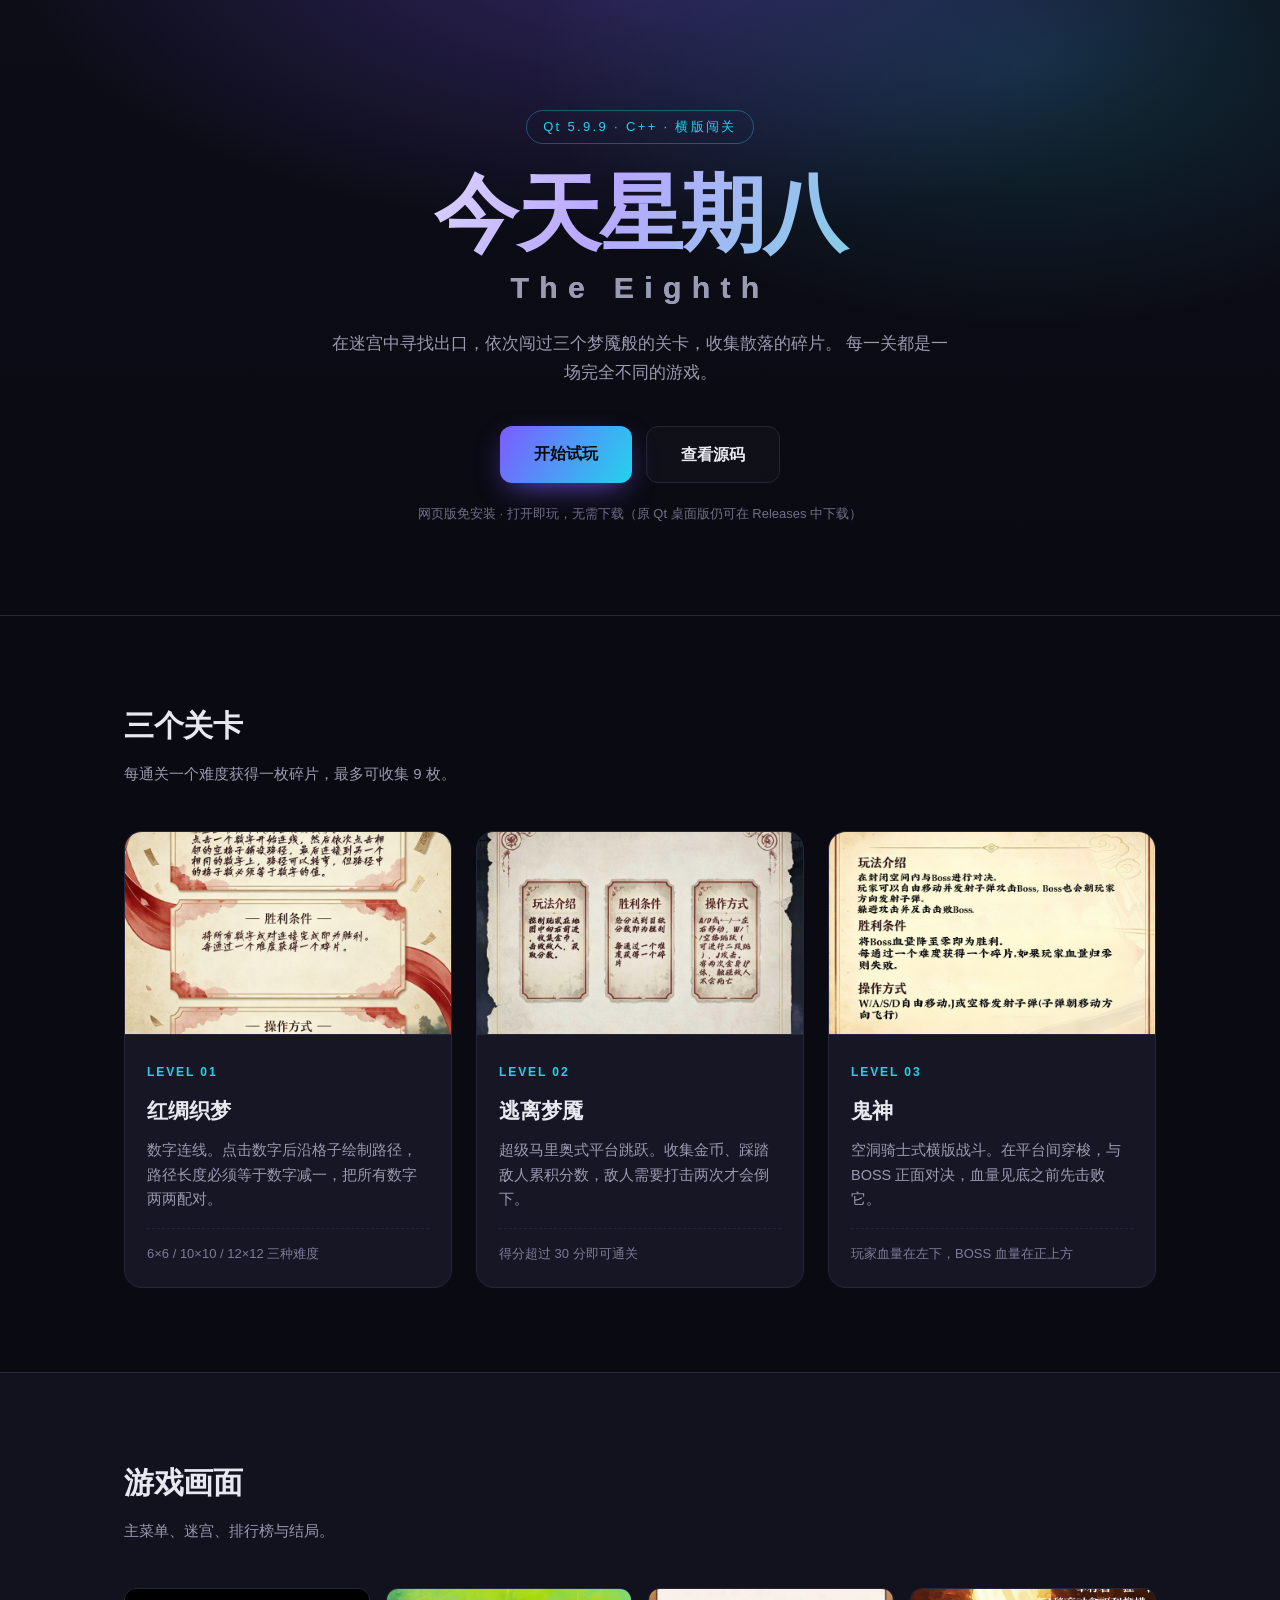
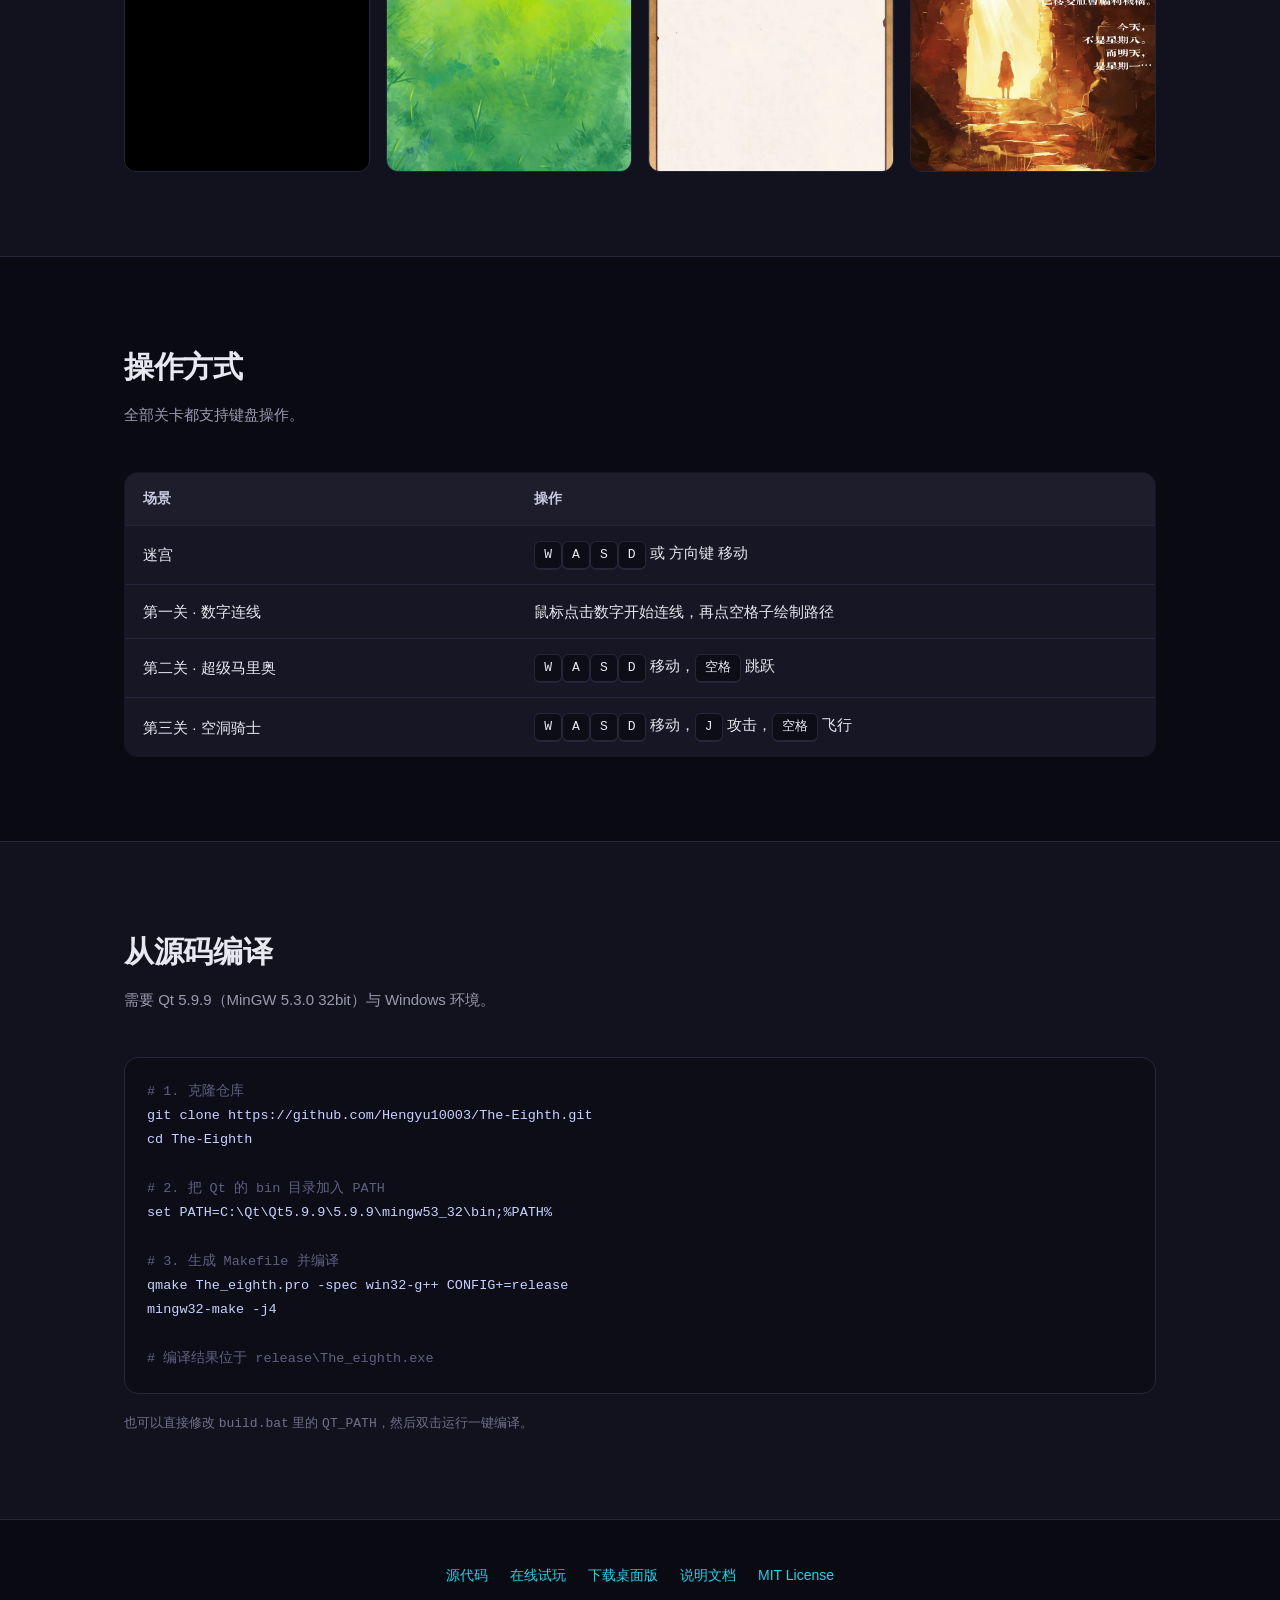
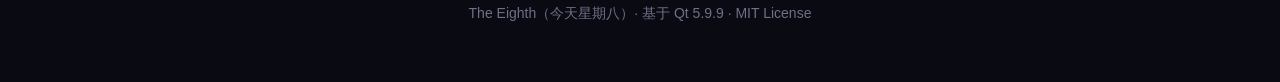
==== commit 18354aee: "landing: 主标题改为「今天星期八」，The Eighth 作为副标题" ====
--- a/index.html
+++ b/index.html
@@ -231,7 +231,7 @@
 <header class="hero">
   <div class="wrap">
     <span class="eyebrow">Qt 5.9.9 · C++ · 横版闯关</span>
-    <h1>The Eighth<span>今天星期八</span></h1>
+    <h1>今天星期八<span>The Eighth</span></h1>
     <p class="lede">
       在迷宫中寻找出口，依次闯过三个梦魇般的关卡，收集散落的碎片。
       每一关都是一场完全不同的游戏。
